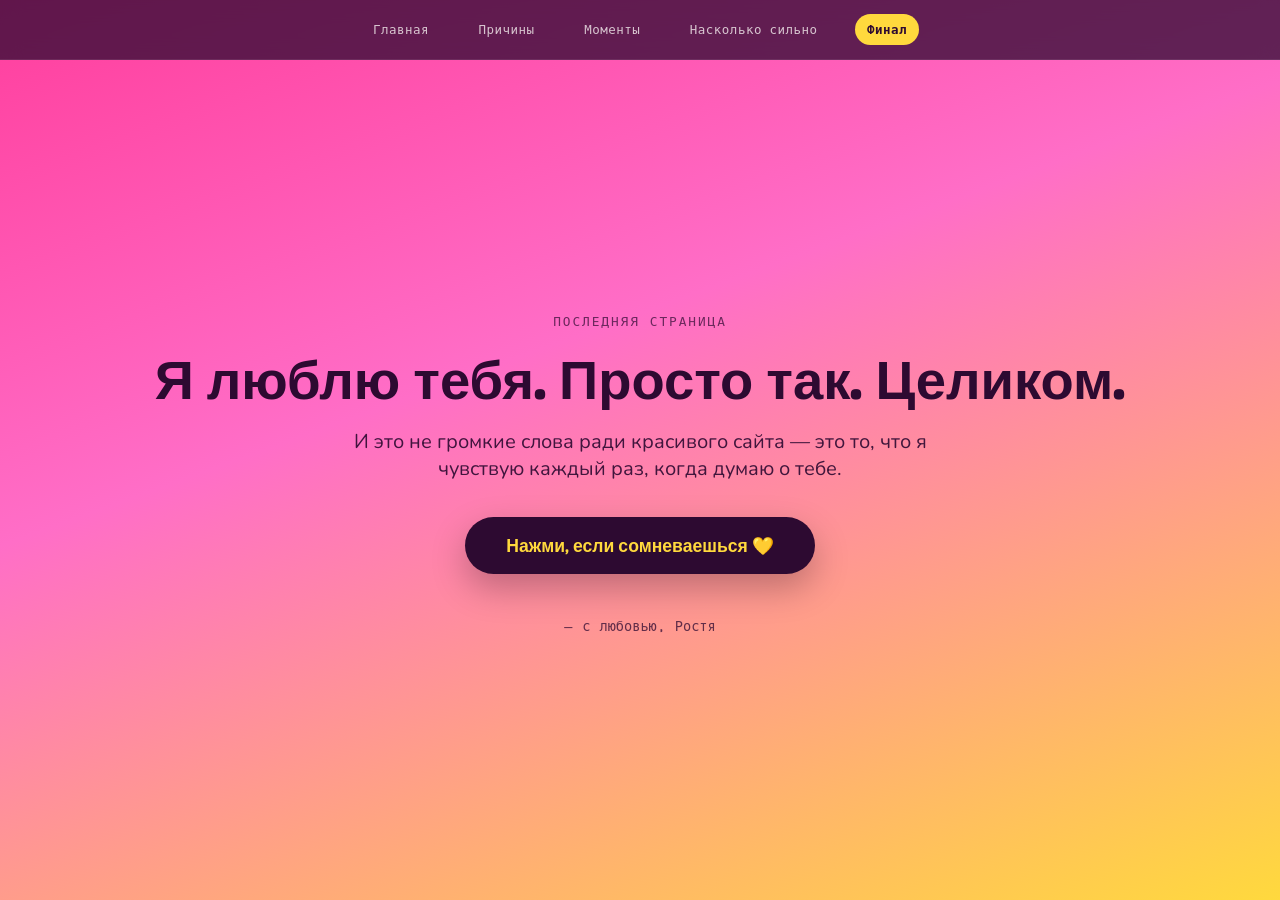
==== love-site/finale.html @ 981797bc "Add files via upload" ====
<!DOCTYPE html>
<html lang="ru">
<head>
<meta charset="UTF-8">
<meta name="viewport" content="width=device-width, initial-scale=1.0">
<title>Финал — для тебя 💛</title>
<link rel="stylesheet" href="style.css">
</head>
<body class="page-finale">

<div id="confetti-bg"></div>

<nav class="sitenav">
  <a href="index.html">Главная</a>
  <a href="reasons.html">Причины</a>
  <a href="gallery.html">Моменты</a>
  <a href="meter.html">Насколько сильно</a>
  <a href="finale.html">Финал</a>
</nav>

<main>
  <div class="eyebrow">последняя страница</div>
  <h2 class="page-title">Я люблю тебя. Просто так. Целиком.</h2>
  <p class="lede" id="finale-text">И это не громкие слова ради красивого сайта — это то, что я чувствую каждый раз, когда думаю о тебе.</p>

  <button id="heart-btn">Нажми, если сомневаешься 💛</button>
  <div id="signature" class="mono"></div>
</main>

<script src="script.js"></script>
</body>
</html>
---- love-site/style.css ----
@import url('https://fonts.googleapis.com/css2?family=Fredoka:wght@500;600;700&family=Nunito:wght@400;600;700;800&family=Space+Mono&display=swap');

:root{
  --pink: #ff3e9d;
  --tangerine: #ffa63d;
  --sunshine: #ffd93d;
  --grape: #8338ec;
  --plum: #2d0a31;
  --white: #fffdf9;
}
*{box-sizing:border-box; margin:0; padding:0;}
html{scroll-behavior:smooth;}
body{
  font-family:'Nunito', sans-serif;
  background: var(--plum);
  color: var(--white);
  overflow-x:hidden;
  min-height:100vh;
}
h1,h2,h3, .display{ font-family:'Fredoka', sans-serif; }
.mono{ font-family:'Space Mono', monospace; }
a{ color:inherit; text-decoration:none; }

#confetti-bg{
  position:fixed; inset:0; pointer-events:none; z-index:0; overflow:hidden;
}
.bit{
  position:absolute; top:-40px; font-size:22px; opacity:.55;
  animation: fall linear infinite;
}
@keyframes fall{ to{ transform: translateY(110vh) rotate(360deg); } }

nav.sitenav{
  position:fixed; top:0; left:0; right:0; z-index:20;
  display:flex; align-items:center; justify-content:center; gap: clamp(.4rem, 2vw, 1.6rem);
  padding: .9rem 1rem;
  background: rgba(45,10,49,.55);
  backdrop-filter: blur(10px);
  border-bottom: 1px solid rgba(255,255,255,.08);
  flex-wrap: wrap;
}
nav.sitenav a{
  font-family:'Space Mono', monospace;
  font-size:.78rem;
  letter-spacing:.04em;
  color: rgba(255,253,249,.7);
  padding: .35rem .75rem;
  border-radius:999px;
  transition: color .15s ease, background .15s ease;
  white-space:nowrap;
}
nav.sitenav a:hover{ color: var(--white); background: rgba(255,255,255,.08); }
nav.sitenav a.active{ color: var(--plum); background: var(--sunshine); font-weight:700; }

main{
  position:relative; z-index:1;
  min-height:100vh;
  display:flex; flex-direction:column; align-items:center; justify-content:center;
  padding: 8rem 6vw 5rem;
  text-align:center;
}

.eyebrow{
  font-family:'Space Mono', monospace;
  letter-spacing:.15em;
  text-transform:uppercase;
  font-size:.8rem;
  color: var(--sunshine);
  margin-bottom:1.2rem;
}

.page-title{
  font-size: clamp(2rem, 6vw, 3.4rem);
  line-height:1.08;
  margin-bottom:1.2rem;
}
.gradient-text{
  background: linear-gradient(100deg, var(--sunshine), var(--pink) 60%, var(--tangerine));
  -webkit-background-clip:text;
  background-clip:text;
  color:transparent;
}
.lede{
  font-size: clamp(1rem, 2.4vw, 1.25rem);
  max-width:36rem;
  opacity:.9;
  margin-bottom: 2.2rem;
}

body.page-home{ background: linear-gradient(155deg, var(--plum) 0%, #4a1157 45%, var(--grape) 75%, var(--pink) 100%); }
body.page-reasons{ background: radial-gradient(circle at 30% 20%, #3a0f45 0%, var(--plum) 60%); }
body.page-gallery{ background: linear-gradient(160deg, var(--plum), #421247); }
body.page-meter{ background: linear-gradient(155deg, #421247, var(--grape) 60%, var(--pink)); }
body.page-finale{ background: linear-gradient(160deg, var(--pink), #ff6ec7 40%, var(--sunshine)); color: var(--plum); }
body.page-finale .eyebrow{ color: var(--plum); opacity:.7; }
body.page-finale nav.sitenav a{ color: rgba(45,10,49,.65); }
body.page-finale nav.sitenav a:hover{ color: var(--plum); background: rgba(45,10,49,.08); }
body.page-finale nav.sitenav a.active{ color: var(--white); background: var(--plum); }
body.page-finale{ background-attachment:fixed; }

body.page-finale nav.sitenav{ background: rgba(45,10,49,.75); }
body.page-finale nav.sitenav a{ color: rgba(255,253,249,.75); }
body.page-finale nav.sitenav a:hover{ color: #fff; background: rgba(255,255,255,.1); }
body.page-finale nav.sitenav a.active{ color: var(--plum); background: var(--sunshine); }

.scroll-hint{
  margin-top:2.5rem;
  font-size:.85rem;
  color: var(--sunshine);
  opacity:.85;
}

.next-link{
  margin-top: 3rem;
  display:inline-flex; align-items:center; gap:.5rem;
  font-family:'Fredoka', sans-serif;
  font-weight:600;
  font-size:1rem;
  color: var(--plum);
  background: linear-gradient(100deg, var(--sunshine), var(--tangerine));
  padding: .85rem 1.8rem;
  border-radius:999px;
  box-shadow: 0 10px 30px rgba(255,166,61,.35);
  transition: transform .15s ease, box-shadow .15s ease;
}
.next-link:hover{ transform: translateY(-3px) scale(1.03); }

#reason-card{
  background: linear-gradient(135deg, rgba(255,255,255,.08), rgba(255,255,255,.02));
  border: 1px solid rgba(255,255,255,.15);
  border-radius: 26px;
  padding: 2.6rem 2.2rem;
  max-width: 34rem;
  width:100%;
  min-height:9rem;
  display:flex; align-items:center; justify-content:center;
  font-size: clamp(1.1rem, 3vw, 1.5rem);
  font-weight:600;
  box-shadow: 0 20px 60px rgba(0,0,0,.35);
}
#reason-card.pop{ animation: pop .45s ease; }
@keyframes pop{
  0%{ transform: scale(.9) rotate(-1.5deg); opacity:0;}
  60%{ transform: scale(1.03) rotate(.5deg); opacity:1;}
  100%{ transform: scale(1) rotate(0deg);}
}
#reason-btn{
  margin-top:2.2rem;
  border:none; cursor:pointer;
  font-family:'Fredoka', sans-serif;
  font-weight:600;
  font-size:1.05rem;
  color: var(--plum);
  background: linear-gradient(100deg, var(--sunshine), var(--tangerine));
  padding: .95rem 2.2rem;
  border-radius: 999px;
  box-shadow: 0 10px 30px rgba(255,166,61,.35);
  transition: transform .15s ease, box-shadow .15s ease;
}
#reason-btn:hover{ transform: translateY(-3px) scale(1.03); }
#reason-btn:active{ transform: translateY(0) scale(.98); }
#reason-count{
  margin-top:1rem;
  font-size:.8rem;
  letter-spacing:.05em;
  color: var(--sunshine);
  opacity:.8;
}

.grid{
  display:grid;
  grid-template-columns: repeat(2, minmax(140px, 1fr));
  gap: 1.1rem;
  max-width: 40rem;
  width:100%;
}
.photo-slot{
  aspect-ratio: 1 / 1;
  border-radius: 22px;
  background-size: cover;
  background-position:center;
  background-color: rgba(255,255,255,.06);
  border: 2px dashed rgba(255,255,255,.25);
  display:flex; align-items:center; justify-content:center;
  font-size:.85rem;
  color: rgba(255,255,255,.55);
  padding: 1rem;
  transform: rotate(var(--r, 0deg));
}
.photo-slot:nth-child(1){ --r: -2deg; }
.photo-slot:nth-child(2){ --r: 1.5deg; }
.photo-slot:nth-child(3){ --r: 1deg; }
.photo-slot:nth-child(4){ --r: -1.5deg; }

#meter-wrap{ width:100%; max-width: 26rem; }
#meter-track{
  position:relative; height: 26px; border-radius:999px;
  background: rgba(255,255,255,.15);
  overflow:hidden; border:1px solid rgba(255,255,255,.3);
}
#meter-fill{
  height:100%; width:6%; border-radius:999px;
  background: linear-gradient(90deg, var(--sunshine), var(--tangerine), var(--pink));
  transition: width .12s ease;
}
#meter-range{ width:100%; margin-top:1.4rem; accent-color: var(--sunshine); }
#meter-label{ margin-top:1.1rem; font-size:1.05rem; font-weight:700; min-height: 1.6em; }

#heart-btn{
  border:none; cursor:pointer;
  background: var(--plum);
  color: var(--sunshine);
  font-family:'Fredoka', sans-serif;
  font-weight:600;
  font-size:1.1rem;
  padding: 1.1rem 2.6rem;
  border-radius:999px;
  box-shadow: 0 14px 34px rgba(0,0,0,.25);
  transition: transform .15s ease;
}
#heart-btn:hover{ transform: scale(1.05) rotate(-1deg); }
#signature{ margin-top:2.6rem; font-size:.85rem; opacity:.75; }

@media (prefers-reduced-motion: reduce){
  .bit{ animation: none; display:none; }
}
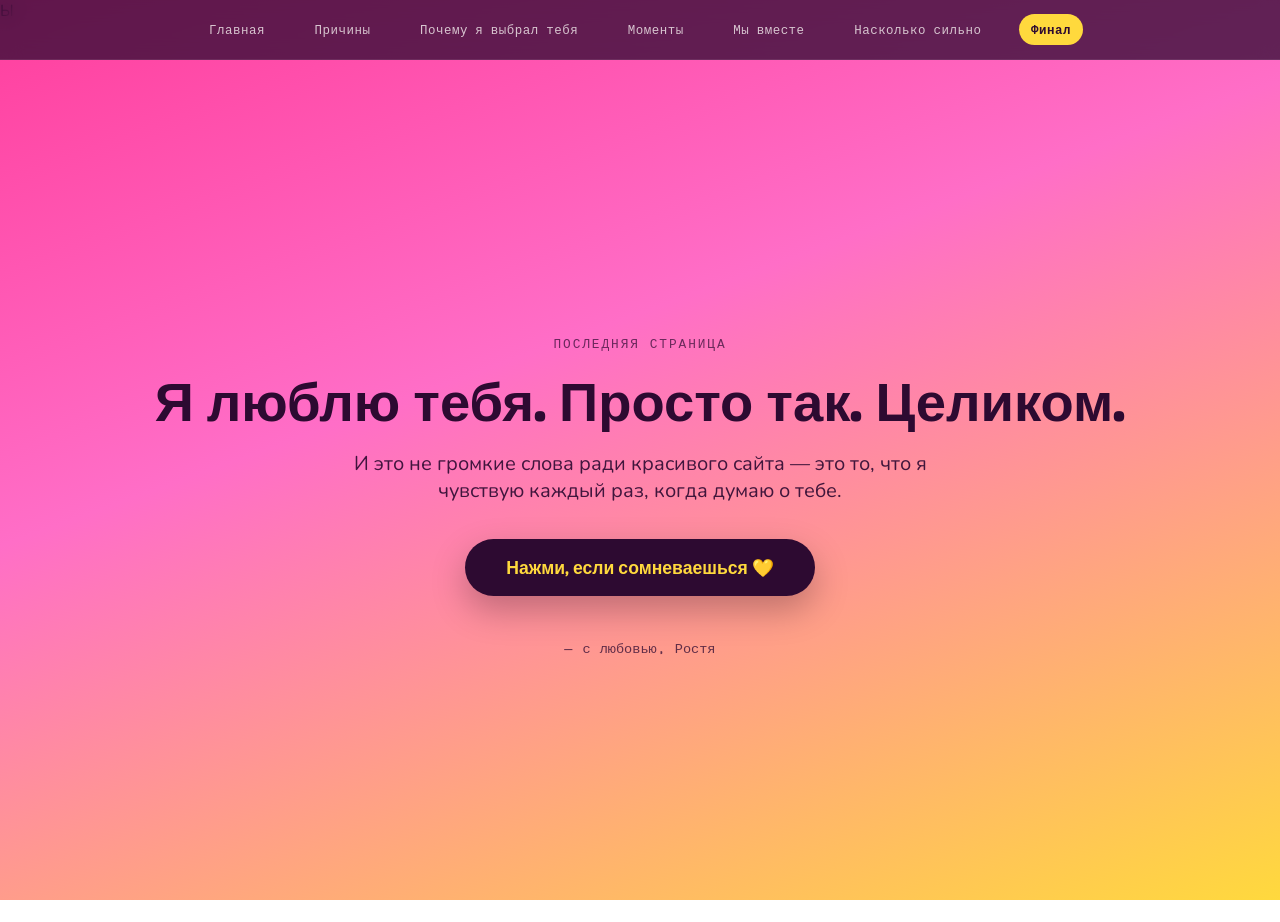
==== commit ae2d0c6d: "Update finale.html" ====
--- a/love-site/finale.html
+++ b/love-site/finale.html
@@ -1,4 +1,4 @@
-<!DOCTYPE html>
+Ы<!DOCTYPE html>
 <html lang="ru">
 <head>
 <meta charset="UTF-8">
@@ -13,7 +13,9 @@
 <nav class="sitenav">
   <a href="index.html">Главная</a>
   <a href="reasons.html">Причины</a>
+  <a href="chosen.html">Почему я выбрал тебя</a>
   <a href="gallery.html">Моменты</a>
+  <a href="together.html">Мы вместе</a>
   <a href="meter.html">Насколько сильно</a>
   <a href="finale.html">Финал</a>
 </nav>
